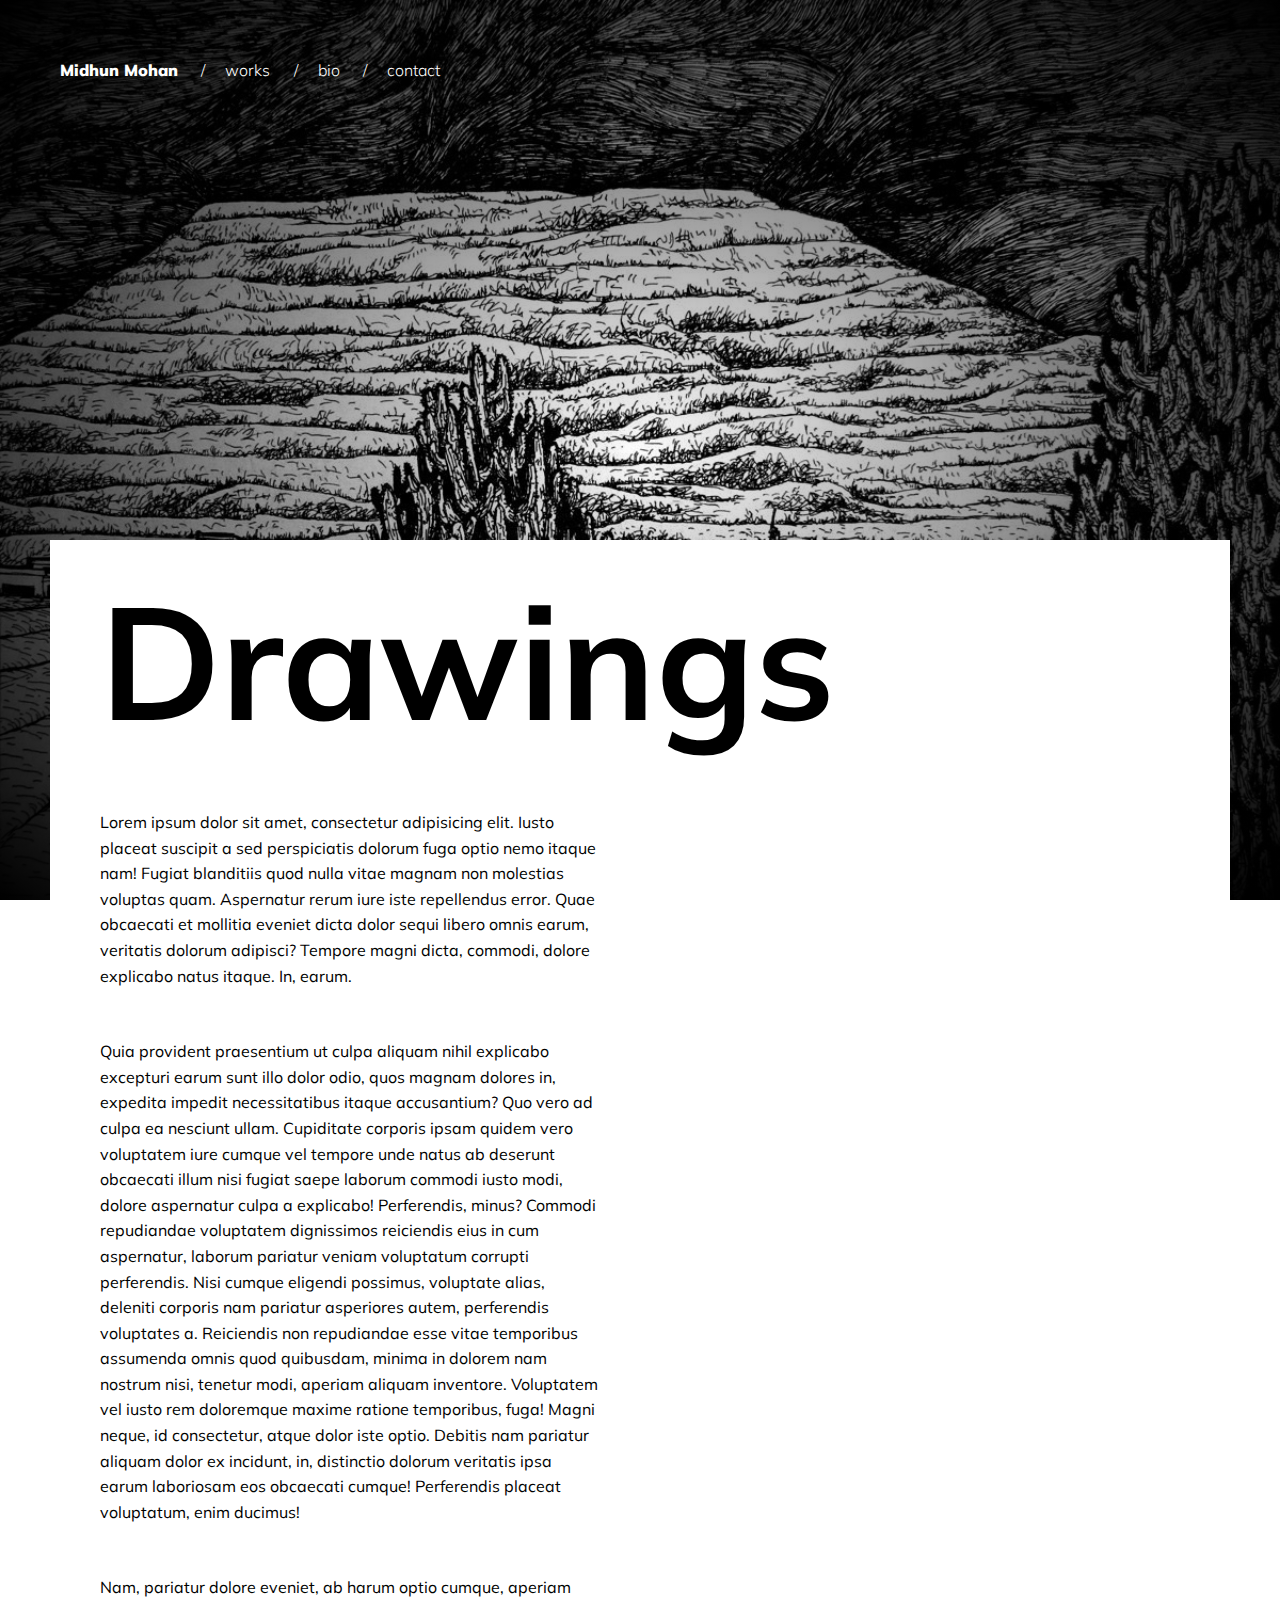
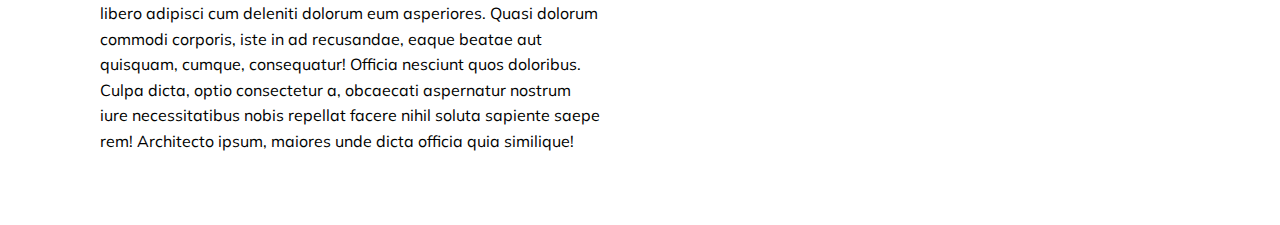
==== drawings.html @ 3f59ff45 "working on the rest of the pages" ====
<!DOCTYPE html>
<html lang="en">
<head>
    <meta charset="UTF-8">
    <meta name="viewport" content="width=device-width, initial-scale=1.0">

    <link rel="stylesheet" href="css/mdn.css">

    <title>MDN</title>
    
    <script>
        document.addEventListener("DOMContentLoaded", function(event) { 
            var text = ["undone.", "done."];
            var counter = 0;
            var elem = document.getElementById("changeText");
            setInterval(change, 3095);
            function change() {
                elem.innerHTML = text[counter];
                counter++;
                if(counter >= text.length) { counter = 0; }
            }
        });
    </script>
</head>
<body>
<section class="content work work-drawings">    
    <nav class="main-nav">
        <a href="index.html" class="nav-link name">Midhun Mohan</a>
        <a href="work.html" class="nav-link">works</a>
        <a href="" class="nav-link">bio</a>
        <a href="" class="nav-link">contact</a>
    </nav>    
    
    <article class="content-body">
        <h1>Drawings</h1>
        <p>Lorem ipsum dolor sit amet, consectetur adipisicing elit. Iusto placeat suscipit a sed perspiciatis dolorum fuga optio nemo itaque nam! Fugiat blanditiis quod nulla vitae magnam non molestias voluptas quam. Aspernatur rerum iure iste repellendus error. Quae obcaecati et mollitia eveniet dicta dolor sequi libero omnis earum, veritatis dolorum adipisci? Tempore magni dicta, commodi, dolore explicabo natus itaque. In, earum.</p>
        <p>Quia provident praesentium ut culpa aliquam nihil explicabo excepturi earum sunt illo dolor odio, quos magnam dolores in, expedita impedit necessitatibus itaque accusantium? Quo vero ad culpa ea nesciunt ullam. Cupiditate corporis ipsam quidem vero voluptatem iure cumque vel tempore unde natus ab deserunt obcaecati illum nisi fugiat saepe laborum commodi iusto modi, dolore aspernatur culpa a explicabo! Perferendis, minus? Commodi repudiandae voluptatem dignissimos reiciendis eius in cum aspernatur, laborum pariatur veniam voluptatum corrupti perferendis. Nisi cumque eligendi possimus, voluptate alias, deleniti corporis nam pariatur asperiores autem, perferendis voluptates a. Reiciendis non repudiandae esse vitae temporibus assumenda omnis quod quibusdam, minima in dolorem nam nostrum nisi, tenetur modi, aperiam aliquam inventore. Voluptatem vel iusto rem doloremque maxime ratione temporibus, fuga! Magni neque, id consectetur, atque dolor iste optio. Debitis nam pariatur aliquam dolor ex incidunt, in, distinctio dolorum veritatis ipsa earum laboriosam eos obcaecati cumque! Perferendis placeat voluptatum, enim ducimus!</p>
        <p>Nam, pariatur dolore eveniet, ab harum optio cumque, aperiam libero adipisci cum deleniti dolorum eum asperiores. Quasi dolorum commodi corporis, iste in ad recusandae, eaque beatae aut quisquam, cumque, consequatur! Officia nesciunt quos doloribus. Culpa dicta, optio consectetur a, obcaecati aspernatur nostrum iure necessitatibus nobis repellat facere nihil soluta sapiente saepe rem! Architecto ipsum, maiores unde dicta officia quia similique!</p>
    </article>
</section>


<script src="js/static.js"></script>
<script src="js/jq.js"></script>
<script>
    function debugLayout(t,e) {
        t == "on" ? $(e).css("outline", "1px solid red") : $(e).css("outline", "0");
    }
    
    $("body").on("keydown", function(e){
        if(e.keyCode == 65) {
            debugLayout("on","*");
            }
        if(e.keyCode == 83) {
            debugLayout("off","*");
            }
    });    
</script>
</body>
</html>
---- css/mdn.css ----
@import url('https://fonts.googleapis.com/css?family=Geo|Press+Start+2P|VT323');
@import url('https://fonts.googleapis.com/css?family=Muli:300,900');

* {
	margin: 0;
	padding: 0;
	box-sizing: border-box;
	}

body {
/*    background-color: #000;*/
    }

.content {
	width: 100%;
	height: 100vh;
	display: flex;
    position: relative;
    background-color: #000;
	}
.content:after {
    content: "";
    position: absolute;
    top: 0; left: 0;
    right: 0; bottom: 0;
    background-image:
        radial-gradient(
            transparent,
            #000
            );
    background-repeat: no-repeat;
    background-size: 100% 100%;
    z-index: 9;
    }
.content > * {
    z-index: 10;
    }
.home-content {
	overflow: hidden;    
    }
.work:after {
/*    display: none;*/
    }

video {
	position: absolute;
    top: 0; left: 0; right: 0;
    margin: auto;
	object-fit: contain;
	width: 100%;
/*    width: 100%;*/
	height: 100%;
	z-index: 1;
/*	filter: invert(1);*/
	}

canvas {
	position: fixed;
	top: 0; left: 0;
	z-index: 2;
    filter: invert(1);
	}

#changeText { 
    font-family: 'Press Start 2P', cursive;
    text-transform: uppercase;
	text-align: center;
	mix-blend-mode: color-dodge;
	color: hsla(0,0%,90%,1);
/*    animation: 7s out-of-focus infinite;*/
    text-shadow: 
        0 -1px 2px hsla(0,100%,60%,.2),
        -1px -1px 2px hsla(0,100%,60%,.2), 
        0 1px 2px hsla(180,100%,50%,.2), 
        1px 1px 2px hsla(180,100%,50%,.2);
    position: absolute;
    bottom: 50px;
    right: 50px;
	}

@keyframes out-of-focus {
    55% {
        filter: blur(0);
        opacity: 1;        
        }
    59% {
        left: 0;
        }
    60% {
        filter: blur(2px);
        left: -2px;
        }
    61% {
        filter: blur(0);
        left: 2px;
        top: 2px;
        opacity: .5;
        }
    62% {
        filter: blur(2px);
        left: 0;
        top: 0;
        opacity: 1;
        }
    70% {
        filter: blur(0);     
        }
    }


.main-nav {
    display: flex;
    flex-direction: row;
    color: white;
    padding: 10px;
    margin: 50px 0 0 50px;
    align-self: flex-start;
    justify-content: space-between;
    width: 400px;
    font-family: 'Muli', sans-serif;
    }
.nav-link {
    color: inherit;
    text-decoration: none;
    font-weight: 300;
    }
.nav-link:before {
    content: "/";
    margin-right: 20px;
    }
.name {
    font-weight: 900;
    }
.name:before {
    display: none;
    }

.work {
    background-color: white;
    flex-direction: column;
    }
.work .main-nav {
/*    color: black;*/
    }
.work-drawings {
    background-image: url(../projects/drawings/sacraments2.jpg);
    background-size: cover;
    background-attachment: fixed;
    }
.work-thumbs {
    padding: 50px;
    display: flex;
    flex-direction: row;
    flex-wrap: wrap;
    }
.work-thumbs h1 {
    width: 100%;
    }
.thumb {
    width: calc(50%);
    background-color: #fff;
    display: flex;
    flex-direction: column;
    align-items: flex-start;
    }
.thumb-title {
    display: flex;
    flex-direction: column;
    }
.blurb {
    font-size: 1rem;
    line-height: 1.2;
    }

.content-body {
    background-color: white;
    padding: 20px 50px;
    width: 100%;
    max-width: calc(100% - 100px);
    margin: auto;
    margin-top: 50vh;
    }

@media (max-width: 570px) {
    .content-body {
        padding: 20px 20px 20px 20px;
        max-width: 100%;
        }    
    }

h1 {
    font-family: 'Muli', sans-serif;
    font-size: 12rem;
    margin-bottom: 50px;
    font-size: calc(112.5% + 11vw);
    }

p {
    font-family: 'Muli', sans-serif;
    line-height: 1.6;
    margin-bottom: 50px;
    max-width: 500px;
    }
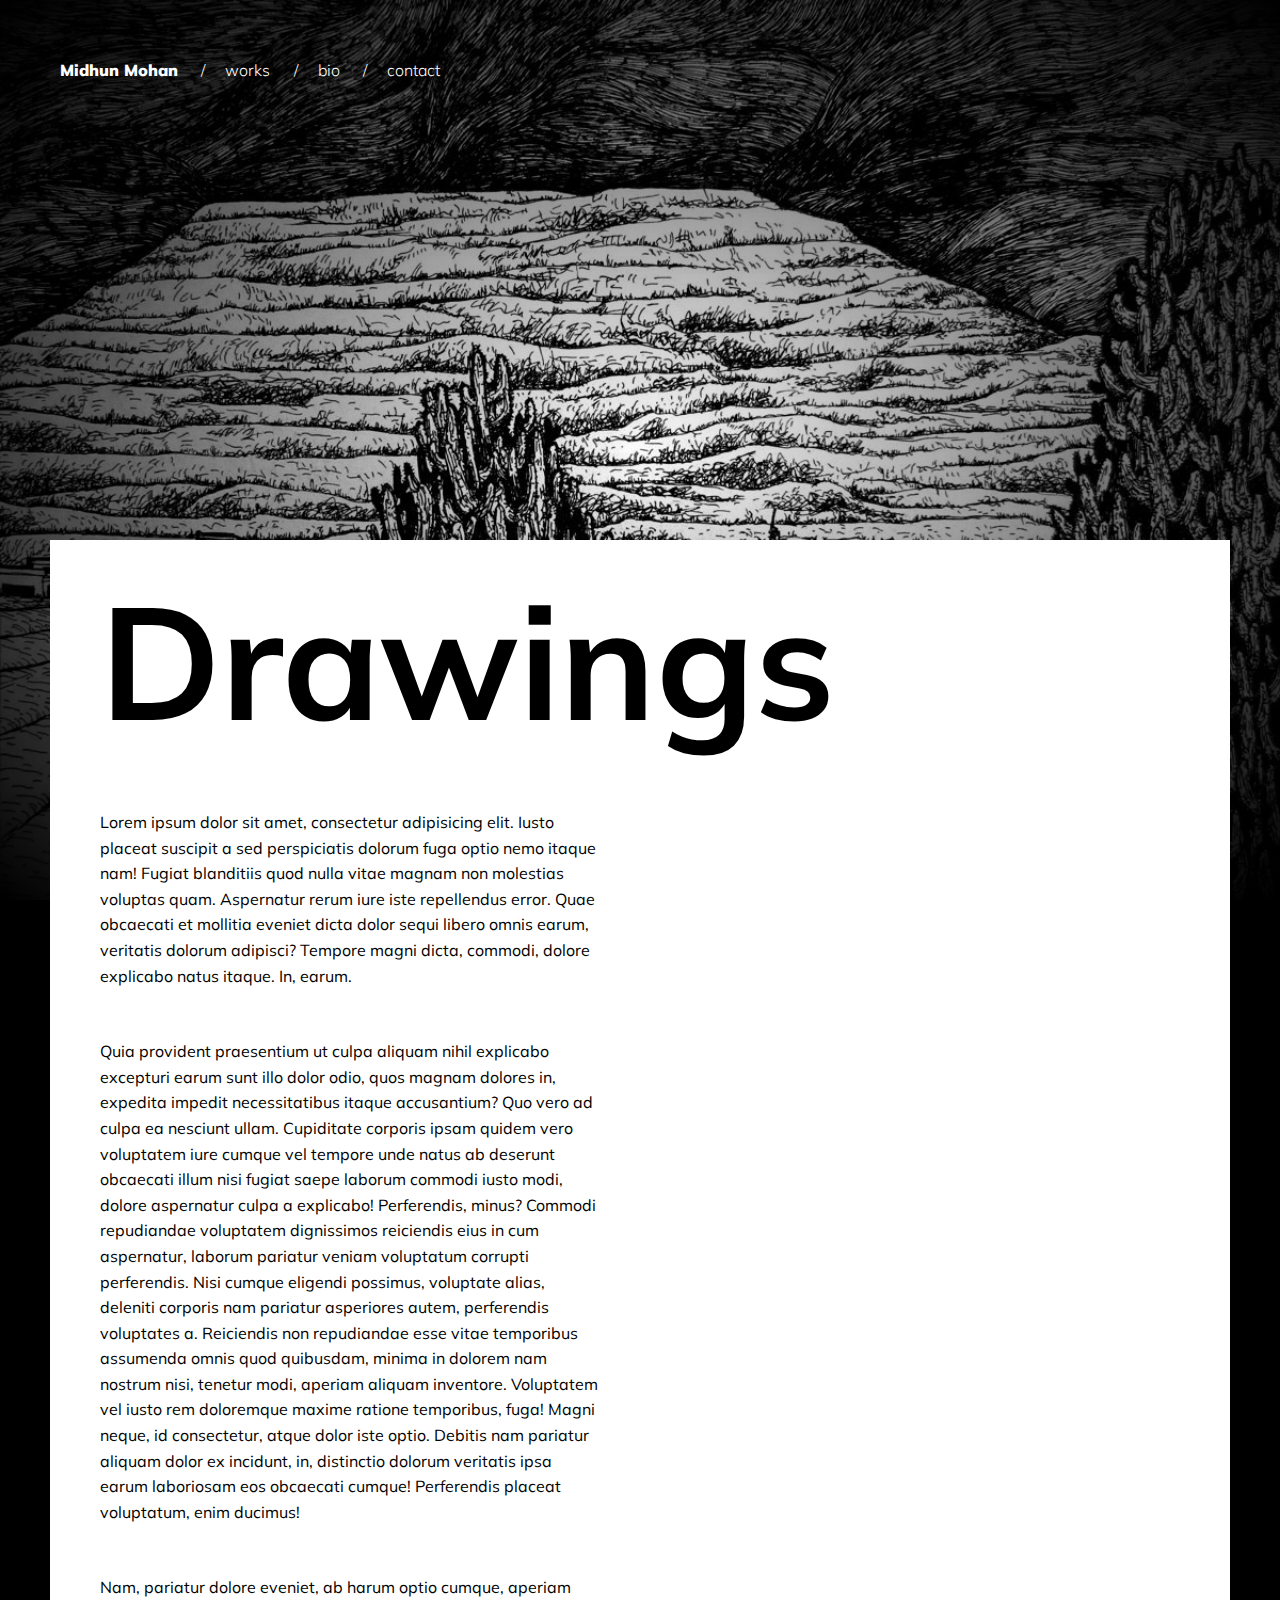
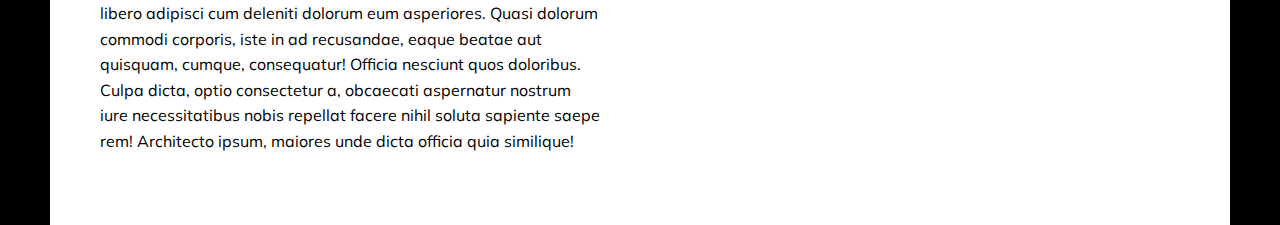
==== commit 27bc1c54: "..." ====
--- a/drawings.html
+++ b/drawings.html
@@ -23,7 +23,7 @@
     </script>
 </head>
 <body>
-<section class="content work work-drawings">    
+<section class="content work work-detail work-drawings">    
     <nav class="main-nav">
         <a href="index.html" class="nav-link name">Midhun Mohan</a>
         <a href="work.html" class="nav-link">works</a>
--- a/css/mdn.css
+++ b/css/mdn.css
@@ -8,7 +8,8 @@
 	}
 
 body {
-/*    background-color: #000;*/
+    background-color: #000;
+    font-family: 'Muli', sans-serif;
     }
 
 .content {
@@ -39,7 +40,10 @@
 	overflow: hidden;    
     }
 .work:after {
-/*    display: none;*/
+    display: none;
+    }
+.work-detail:after {
+    display: block;
     }
 
 video {
@@ -119,6 +123,14 @@
     width: 400px;
     font-family: 'Muli', sans-serif;
     }
+
+@media (max-width: 570px) {
+    .main-nav {
+        flex-wrap: wrap;
+        margin: 50px auto 0 auto;
+        }    
+    }
+
 .nav-link {
     color: inherit;
     text-decoration: none;
@@ -135,12 +147,26 @@
     display: none;
     }
 
+@media (max-width: 405px) {
+    .main-nav {
+        width: 100%;
+        justify-content: space-around;
+        }   
+    .name {
+        width: 100%;
+        margin-bottom: 10px;
+        } 
+    }
+
 .work {
-    background-color: white;
+    background-color: black;
     flex-direction: column;
     }
 .work .main-nav {
 /*    color: black;*/
+    }
+.work-detail {
+    background-color: white;
     }
 .work-drawings {
     background-image: url(../projects/drawings/sacraments2.jpg);
@@ -152,13 +178,12 @@
     display: flex;
     flex-direction: row;
     flex-wrap: wrap;
+    justify-content: space-between;
     }
 .work-thumbs h1 {
     width: 100%;
     }
 .thumb {
-    width: calc(50%);
-    background-color: #fff;
     display: flex;
     flex-direction: column;
     align-items: flex-start;
@@ -166,6 +191,10 @@
 .thumb-title {
     display: flex;
     flex-direction: column;
+    font-size: 2rem;
+    font-weight: 900;
+    text-decoration: none;
+    color: white;
     }
 .blurb {
     font-size: 1rem;
@@ -189,7 +218,7 @@
     }
 
 h1 {
-    font-family: 'Muli', sans-serif;
+    background-color: white;
     font-size: 12rem;
     margin-bottom: 50px;
     font-size: calc(112.5% + 11vw);
